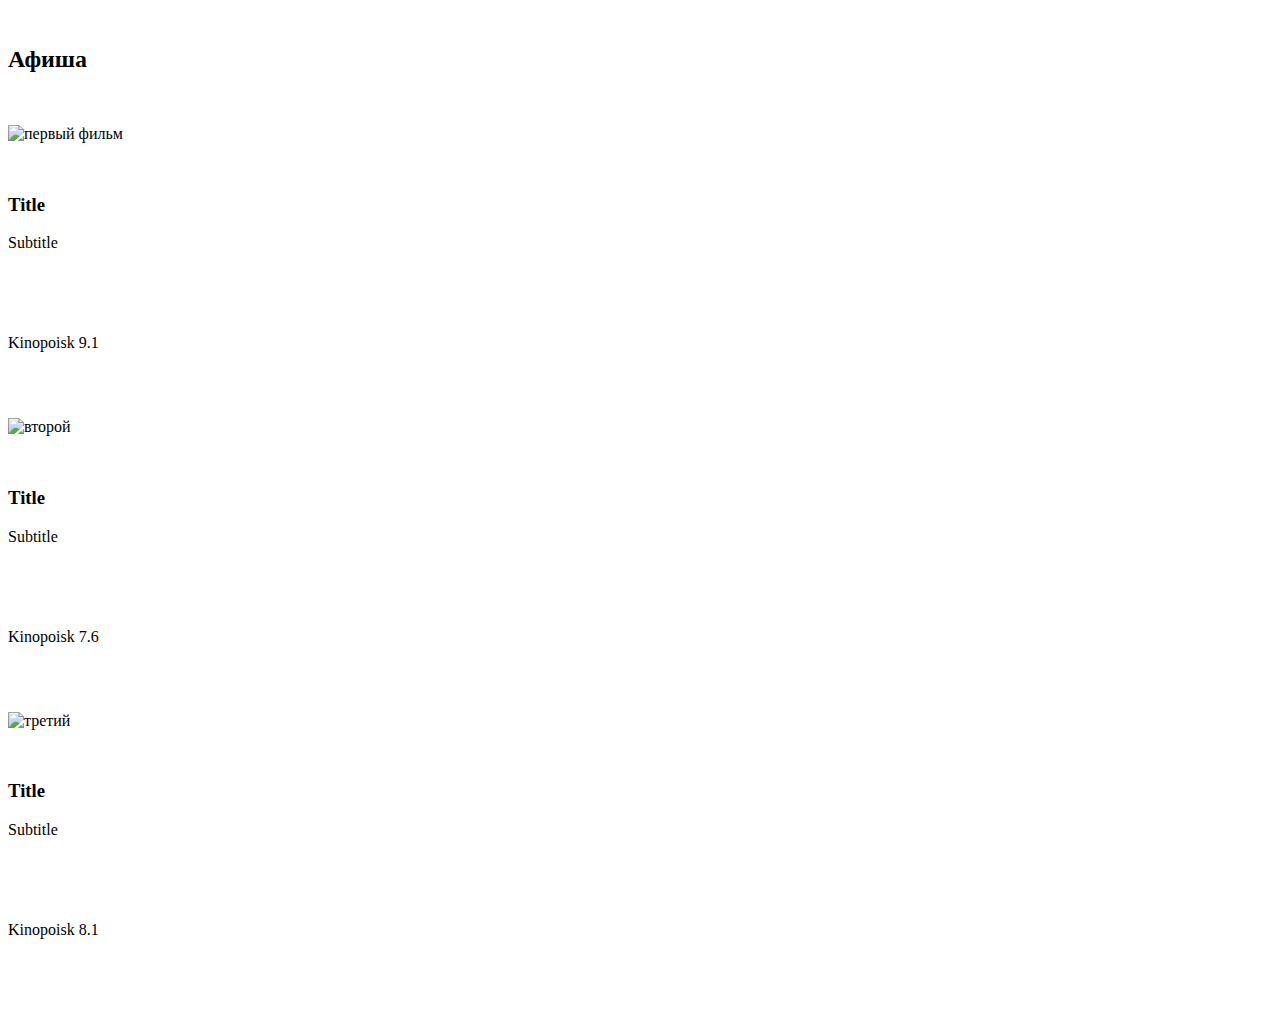
==== cinema/index.html @ d442d600 "page parameters task" ====
<!DOCTYPE html>
<html lang="en">
<html lang="ru">

<head>
    <title>Кинотеатр</title>
    <meta charset="UTF-8" />
    <meta http-equiv="X-UA-Compatible" content="IE=edge" />
    <meta name="viewport" content="width=device-width, initial-scale=1.0" />
    <script async src="../js/index.js" type="text/javascript"></script>
    <link rel="stylesheet" href="css/style.css ">
</head>

<body>
    <div class="display">

        <div class="header">

            <div class="first_block">
              
                <div class="element">
                    <a href="#"><img src="img/shiftcinema.svg" style="padding-right: 20px; " alt=""></a>
                    <a href="#"><img src="img/profile.svg" style="padding-right: 20px; " alt=""></a>
                    <a href="#"><img src="img/ticket.svg" style="padding-right: 484px; " alt=""></a>
                    <a href="#"><img src="img/exit.svg" alt=""></a>
                </div>
            </div>
        </div>

        <div class="afisha">
            <h2>Афиша</h2>
            <p style="height: 16px;"></p>
            <div class="filmscontainer">
                <div class="film">
                    <img src="img/film_1.webp" alt="первый фильм">
                    <p style=" height: 16px;"> </p>
                    <div>

                        <h3>Title</h3>
                        <p class="subtitle">Subtitle</p>
                        <p style=" height: 16px;"> </p>
                        <img src="img/goldstar.svg" alt="">
                        <img src="img/goldstar.svg" alt="">
                        <img src="img/goldstar.svg" alt="">
                        <img src="img/goldstar.svg" alt="">
                        <img src="img/goldstar.svg" alt="">
                        <p class="subtitle">Kinopoisk 9.1</p>
                        <p style=" height: 16px;"> </p>
                        <a href="#"><img src="img/Button.svg" alt=""></a>
                    </div>
                </div>
                <div class="film">
                    <img src="img/film_3.webp" alt="второй">
                    <p style=" height: 16px;"> </p>
                    <div>

                        <h3>Title</h3>
                        <p class="subtitle">Subtitle</p>
                        <p style=" height: 16px;"> </p>
                        <img src="img/goldstar.svg" alt="">
                        <img src="img/goldstar.svg" alt="">
                        <img src="img/goldstar.svg" alt="">
                        <img src="img/goldstar.svg" alt="">
                        <img src="img/greystar.svg" alt="">
                        <p class="subtitle">Kinopoisk 7.6</p>
                        <p style=" height: 16px;"> </p>
                        <a href="#"><img src="img/Button.svg" alt=""></a>
                    </div>
                </div>
                <div class="film">
                    <img src="img/film_6.webp" alt="третий">
                    <p style=" height: 16px;"> </p>
                    <div>

                        <h3>Title</h3>
                        <p class="subtitle">Subtitle</p>
                        <p style=" height: 16px;"> </p>
                        <img src="img/goldstar.svg" alt="">
                        <img src="img/goldstar.svg" alt="">
                        <img src="img/goldstar.svg" alt="">
                        <img src="img/goldstar.svg" alt="">
                        <img src="img/greystar.svg" alt="">
                        <p class="subtitle">Kinopoisk 8.1</p>
                        <p style=" height: 16px;"> </p>
                        <a href="#"><img src="img/Button.svg" alt=""></a>

                    </div>
                </div>
            </div>

        </div>
    </div>
</body>

</html>
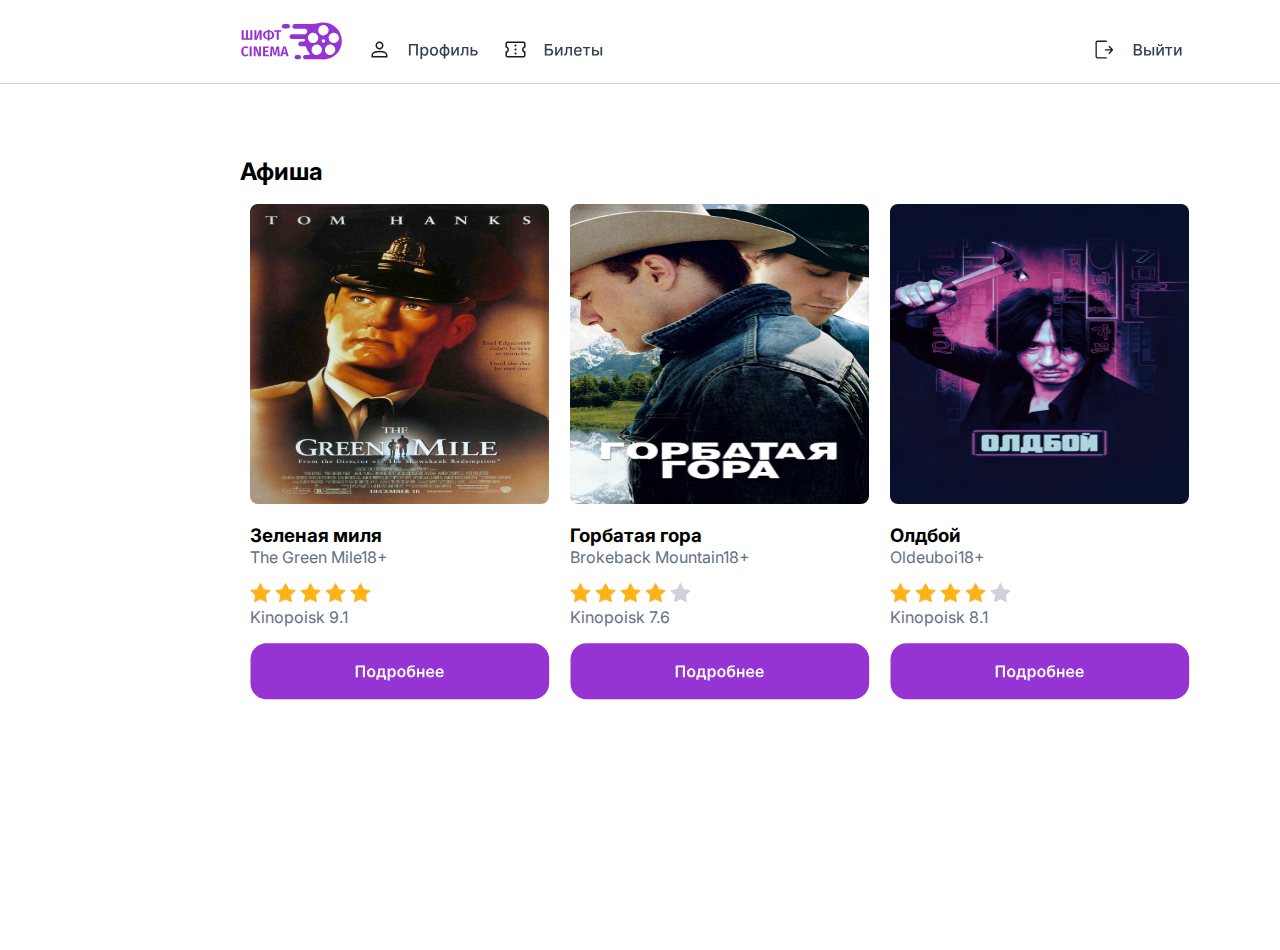
==== commit fc912b6b: "Merge 5171ed2ac1822f2a3e43d519b2f1d99d62dd7525 into bb8431a98065fe971b2090296e4af84a0d9d6fed" ====
--- a/cinema/index.html
+++ b/cinema/index.html
@@ -36,8 +36,8 @@
                     <p style=" height: 16px;"> </p>
                     <div>
 
-                        <h3>Title</h3>
-                        <p class="subtitle">Subtitle</p>
+                        <h3>Зеленая миля</h3>
+                        <p class="subtitle">The Green Mile18+</p>
                         <p style=" height: 16px;"> </p>
                         <img src="img/goldstar.svg" alt="">
                         <img src="img/goldstar.svg" alt="">
@@ -54,8 +54,8 @@
                     <p style=" height: 16px;"> </p>
                     <div>
 
-                        <h3>Title</h3>
-                        <p class="subtitle">Subtitle</p>
+                        <h3>Горбатая гора</h3>
+                        <p class="subtitle">Brokeback Mountain18+</p>
                         <p style=" height: 16px;"> </p>
                         <img src="img/goldstar.svg" alt="">
                         <img src="img/goldstar.svg" alt="">
@@ -72,8 +72,8 @@
                     <p style=" height: 16px;"> </p>
                     <div>
 
-                        <h3>Title</h3>
-                        <p class="subtitle">Subtitle</p>
+                        <h3>Олдбой</h3>
+                        <p class="subtitle">Oldeuboi18+</p>
                         <p style=" height: 16px;"> </p>
                         <img src="img/goldstar.svg" alt="">
                         <img src="img/goldstar.svg" alt="">
--- a/cinema/css/style.css
+++ b/cinema/css/style.css
@@ -0,0 +1,82 @@
+@import url('https://fonts.googleapis.com/css2?family=Inter:wght@100..900&display=swap');
+* {
+    margin: 0 auto ;
+    padding:0 auto;
+}
+
+body{
+    background-color: rgb(227, 214, 240);
+    max-width: 100%;
+    max-height: 100%;
+}
+
+.display{
+    background-color:rgba(255, 255, 255, 1) ;
+    width: 1440px;
+    height: 950px;  
+}
+
+.header {
+    height: 83.14px; 
+    max-width: 1440px; 
+    border-bottom: 1px solid #CED2DA; 
+}
+
+.first_block { 
+    
+    justify-content: space-between; 
+    max-width: 960px; 
+    height: 39.14px; 
+    padding-top: 22px;
+    padding-bottom: 22px;
+} 
+
+.element{
+    padding-left: 0px;
+}
+.element>img{
+    max-width: 111px; 
+    max-height: 24px; 
+    gap: 16px; 
+}
+
+.afisha {
+    background-color: rgba(255, 255, 255, 1);
+    height: 620px;
+    padding-left: 240px;
+    padding-right: 240px;
+    padding-top: 72px;
+    padding-bottom: 72px;
+
+}
+.filmscontainer{
+    max-width: 960px;
+    height: 500px;
+    display:flex;
+    justify-content: space-between;
+}
+.filmscontainer>.film>img{
+    width: 298.67px;
+    height: 300px;
+    border-radius: 8px;
+}
+h2{
+    font-family: Inter;
+    font-weight: 700px;
+    width: 960px;
+    size: 24px;
+    line-height: 32px;
+}
+h3{
+    font-family: Inter;
+    font-weight: 600px;
+}
+
+.subtitle{
+    font-family: Inter;
+    font-weight: 400px;
+    size: 14px;
+    line-height: 20px; 
+    color: rgba(99, 112, 131, 1);
+}
+
